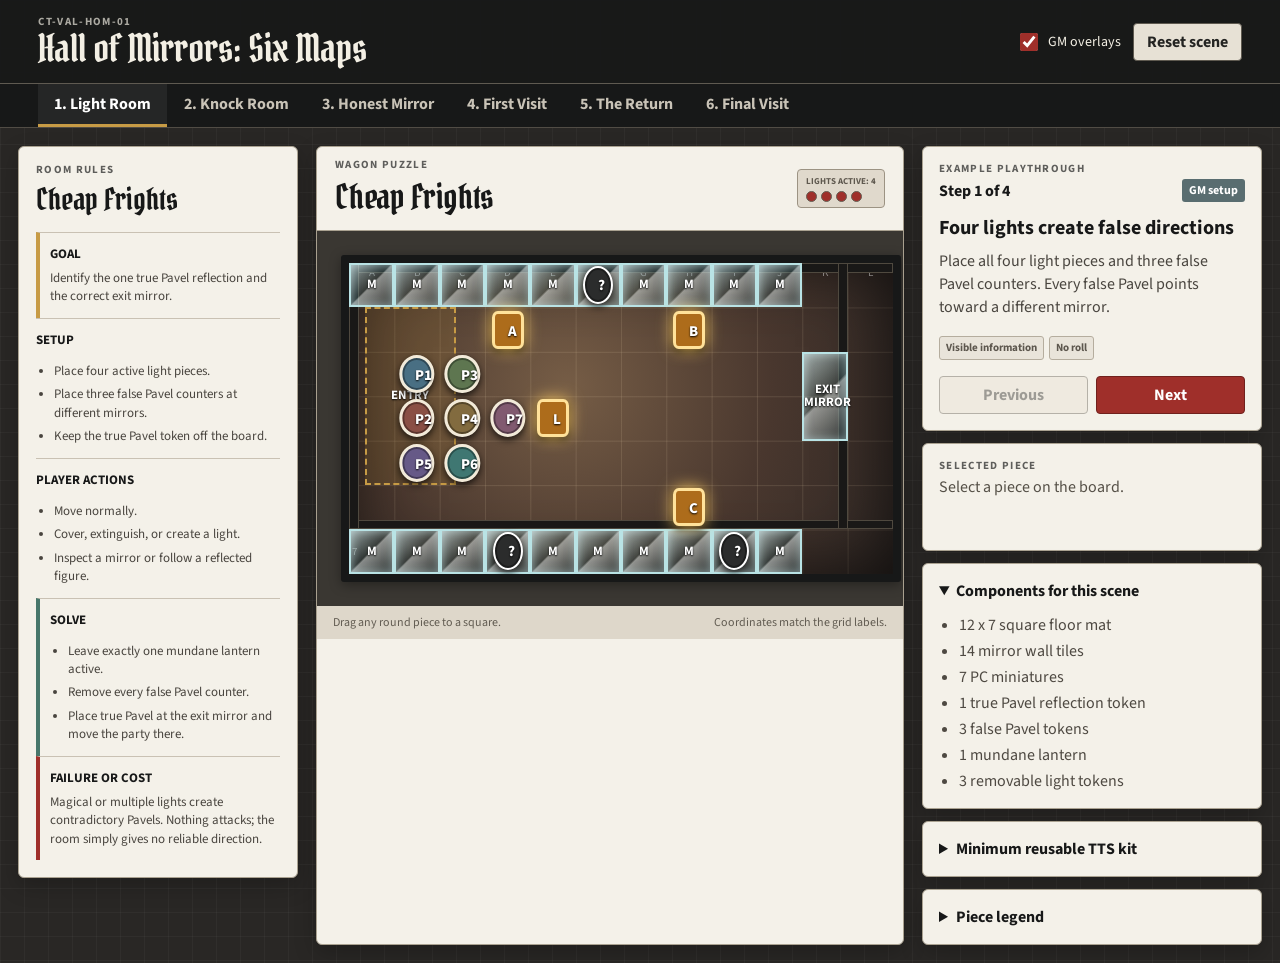
==== hall-of-mirrors-six-maps/index.html @ 2ed3f500 "Publish six Hall of Mirrors map layouts" ====
<!doctype html>
<html lang="en">
<head>
  <meta charset="utf-8">
  <meta name="viewport" content="width=device-width, initial-scale=1">
  <title>Hall of Mirrors: Six Map Layouts</title>
  <link rel="stylesheet" href="styles.css">
</head>
<body>
  <header class="topbar">
    <div>
      <p class="eyebrow">CT-VAL-HOM-01</p>
      <h1>Hall of Mirrors: Six Maps</h1>
    </div>
    <div class="top-actions">
      <label class="switch"><input id="gmOverlay" type="checkbox" checked><span>GM overlays</span></label>
      <button id="resetScene" type="button">Reset scene</button>
    </div>
  </header>

  <nav id="sceneTabs" class="scene-tabs" aria-label="Puzzle scenes"></nav>

  <main class="workspace">
    <aside class="rules-panel" aria-label="Rules for current room">
      <p class="eyebrow">Room rules</p>
      <h2 id="rulesTitle">Rules</h2>
      <section class="rule-block goal-block">
        <h3>Goal</h3>
        <p id="ruleGoal"></p>
      </section>
      <section class="rule-block">
        <h3>Setup</h3>
        <ul id="ruleSetup"></ul>
      </section>
      <section class="rule-block">
        <h3>Player actions</h3>
        <ul id="ruleActions"></ul>
      </section>
      <section class="rule-block solve-block">
        <h3>Solve</h3>
        <ul id="ruleSolve"></ul>
      </section>
      <section class="rule-block cost-block">
        <h3>Failure or cost</h3>
        <p id="ruleFailure"></p>
      </section>
    </aside>

    <section class="table-panel" aria-label="Tabletop board">
      <div class="board-header">
        <div>
          <p id="sceneKind" class="eyebrow"></p>
          <h2 id="sceneTitle"></h2>
        </div>
        <div id="sceneCounters" class="counter-rack"></div>
      </div>
      <div id="boardFrame" class="board-frame">
        <div id="board" class="board" aria-label="Square grid board"></div>
      </div>
      <div class="board-footer">
        <span>Drag any round piece to a square.</span>
        <span>Coordinates match the grid labels.</span>
      </div>
    </section>

    <aside class="control-panel">
      <section class="playthrough-panel">
        <p class="eyebrow">Example playthrough</p>
        <div class="step-heading">
          <strong id="stepNumber"></strong>
          <span id="stepActor" class="actor-chip"></span>
        </div>
        <h3 id="stepTitle"></h3>
        <p id="stepInstruction"></p>
        <div id="mechanicTags" class="mechanic-tags"></div>
        <div class="step-controls">
          <button id="previousStep" type="button">Previous</button>
          <button id="nextStep" class="primary" type="button">Next</button>
        </div>
      </section>

      <section class="piece-panel">
        <p class="eyebrow">Selected piece</p>
        <div id="pieceInspector" class="piece-inspector">Select a piece on the board.</div>
      </section>

      <details class="manifest-panel" open>
        <summary>Components for this scene</summary>
        <ul id="componentManifest"></ul>
      </details>

      <details class="kit-panel">
        <summary>Minimum reusable TTS kit</summary>
        <ul>
          <li>1 reversible board: 12 x 7 wagon / 14 x 10 Gloamglass</li>
          <li>20 mirror tiles: 1 x 1 square</li>
          <li>1 answering mirror/portal: 2 x 4 squares</li>
          <li>Monoliths: one 2 x 5 and two 3 x 5 tiles</li>
          <li>7 PC minis on 0.8-square round bases</li>
          <li>Pavel and Unreflected on 0.8-square bases</li>
          <li>Lantern Wraith on a 1-square round base</li>
          <li>4 light pieces, including one mundane lantern</li>
          <li>3 fear flames: red, blue, and white</li>
          <li>4 knock counters</li>
          <li>21 Fear Bruise counters in an infinite bag</li>
          <li>1 four-step clock and 1 round marker</li>
          <li>1 each: Warning, Bond, Empty Place, Victory, Boundary, Truth</li>
        </ul>
      </details>

      <details class="legend-panel">
        <summary>Piece legend</summary>
        <div class="legend-grid">
          <span><i class="legend-dot pc"></i>PC miniature</span>
          <span><i class="legend-dot npc"></i>NPC miniature</span>
          <span><i class="legend-dot enemy"></i>Enemy miniature</span>
          <span><i class="legend-dot object"></i>Object token</span>
          <span><i class="legend-square mirror"></i>Mirror tile</span>
          <span><i class="legend-square zone"></i>Objective zone</span>
        </div>
      </details>
    </aside>
  </main>

  <script src="app.js"></script>
</body>
</html>
---- hall-of-mirrors-six-maps/styles.css ----
@import url('https://fonts.googleapis.com/css2?family=Pirata+One&family=Source+Sans+3:wght@400;600;700&display=swap');

:root {
  --ink: #171818;
  --paper: #e8e4d8;
  --paper-dark: #d5cdbd;
  --panel: #f4f1e9;
  --line: #777063;
  --red: #9f2f2a;
  --cyan: #4e9da3;
  --gold: #c79b45;
  --black-glass: #1a2426;
  --cell: rgba(218, 226, 220, 0.13);
  font-family: "Source Sans 3", sans-serif;
  color: var(--ink);
  background: #292725;
}

* { box-sizing: border-box; }

body {
  margin: 0;
  min-height: 100vh;
  background:
    linear-gradient(rgba(255,255,255,.03) 1px, transparent 1px),
    linear-gradient(90deg, rgba(255,255,255,.03) 1px, transparent 1px),
    #292725;
  background-size: 24px 24px;
}

button, input { font: inherit; }

button {
  min-height: 38px;
  border: 1px solid #5e594f;
  border-radius: 4px;
  padding: 7px 13px;
  color: #242422;
  background: #e7e1d5;
  cursor: pointer;
  font-weight: 700;
}

button:hover { background: #fffaf0; }
button:disabled { cursor: default; opacity: .42; }
button.primary { color: white; background: var(--red); border-color: #70211d; }
button.primary:hover { background: #b33d36; }

.topbar {
  min-height: 84px;
  display: flex;
  align-items: center;
  justify-content: space-between;
  gap: 24px;
  padding: 14px clamp(18px, 3vw, 42px);
  color: #f3efe4;
  border-bottom: 1px solid #5f5a51;
  background: rgba(23, 24, 24, .96);
}

h1, h2, h3, p { margin-top: 0; }
h1, h2 { font-family: "Pirata One", Georgia, serif; font-weight: 400; letter-spacing: 0; }
h1 { margin-bottom: 0; font-size: 38px; line-height: .9; }
h2 { margin-bottom: 0; font-size: 34px; }
h3 { margin-bottom: 8px; font-size: 20px; }

.eyebrow {
  margin-bottom: 5px;
  font-size: 11px;
  line-height: 1;
  font-weight: 700;
  letter-spacing: .12em;
  text-transform: uppercase;
  opacity: .68;
}

.top-actions { display: flex; align-items: center; gap: 12px; }
.switch { display: flex; align-items: center; gap: 7px; font-size: 14px; }
.switch input { width: 18px; height: 18px; accent-color: var(--red); }

.scene-tabs {
  display: flex;
  gap: 1px;
  padding: 0 clamp(18px, 3vw, 42px);
  overflow-x: auto;
  background: #171818;
  border-bottom: 1px solid #514c45;
}

.scene-tab {
  flex: 0 0 auto;
  min-height: 43px;
  color: #c9c3b7;
  background: transparent;
  border: 0;
  border-bottom: 3px solid transparent;
  border-radius: 0;
  padding-inline: 16px;
}

.scene-tab:hover { color: white; background: #272828; }
.scene-tab.active { color: white; border-bottom-color: var(--gold); background: #252626; }

.workspace {
  display: grid;
  grid-template-columns: 280px minmax(560px, 1fr) 340px;
  gap: 18px;
  max-width: 1780px;
  margin: 0 auto;
  padding: 18px;
}

.table-panel, .rules-panel, .control-panel > section, .control-panel > details {
  border: 1px solid #aaa291;
  border-radius: 6px;
  background: var(--panel);
  box-shadow: 0 8px 22px rgba(0,0,0,.22);
}

.rules-panel {
  position: sticky;
  top: 18px;
  align-self: start;
  max-height: calc(100vh - 36px);
  overflow-y: auto;
  padding: 17px;
}

.rules-panel > h2 { margin-bottom: 14px; font-size: 30px; }
.rule-block { padding: 12px 0; border-top: 1px solid #c9c1b3; }
.rule-block h3 { margin-bottom: 6px; font-size: 13px; text-transform: uppercase; }
.rule-block p, .rule-block ul { margin-bottom: 0; color: #49453f; font-size: 13px; line-height: 1.42; }
.rule-block ul { padding-left: 18px; }
.rule-block li + li { margin-top: 5px; }
.goal-block { border-left: 4px solid var(--gold); padding-left: 10px; }
.solve-block { border-left: 4px solid #47766a; padding-left: 10px; }
.cost-block { border-left: 4px solid var(--red); padding-left: 10px; }

.table-panel { overflow: hidden; }
.board-header { min-height: 76px; display: flex; align-items: center; justify-content: space-between; gap: 16px; padding: 12px 18px; border-bottom: 1px solid #aaa291; }
.board-frame { padding: 24px; background: #3a3732; overflow: auto; }

.board {
  --cols: 12;
  --rows: 8;
  position: relative;
  width: 100%;
  min-width: 560px;
  aspect-ratio: var(--cols) / var(--rows);
  overflow: hidden;
  border: 8px solid #171818;
  border-radius: 3px;
  background:
    linear-gradient(var(--cell) 1px, transparent 1px),
    linear-gradient(90deg, var(--cell) 1px, transparent 1px),
    radial-gradient(circle at 50% 40%, #385155 0, #233538 52%, #152326 100%);
  background-size: calc(100% / var(--cols)) calc(100% / var(--rows)), calc(100% / var(--cols)) calc(100% / var(--rows)), auto;
  box-shadow: inset 0 0 70px rgba(0,0,0,.66), 0 3px 12px rgba(0,0,0,.35);
  touch-action: none;
}

.board.wagon { background-color: #493c32; background-image: linear-gradient(rgba(245,221,184,.13) 1px, transparent 1px), linear-gradient(90deg, rgba(245,221,184,.13) 1px, transparent 1px), radial-gradient(circle at 40% 40%, #765d46 0, #49372e 55%, #2e2724 100%); }
.board.gloam { background-color: #203033; }
.board.cathedral { background-image: linear-gradient(rgba(184,221,221,.12) 1px, transparent 1px), linear-gradient(90deg, rgba(184,221,221,.12) 1px, transparent 1px), radial-gradient(ellipse at 50% 45%, #384e50 0, #1b2a2c 58%, #11191a 100%); }

.coord {
  position: absolute;
  z-index: 2;
  color: rgba(255,255,255,.46);
  font-size: clamp(8px, 1vw, 11px);
  pointer-events: none;
}
.coord.col { top: 2px; transform: translateX(-50%); }
.coord.row { left: 3px; transform: translateY(-50%); }

.feature {
  position: absolute;
  z-index: 3;
  left: calc((var(--x) - 1) * 100% / var(--cols));
  top: calc((var(--y) - 1) * 100% / var(--rows));
  width: calc(var(--w) * 100% / var(--cols));
  height: calc(var(--h) * 100% / var(--rows));
  display: grid;
  place-items: center;
  border: 2px solid rgba(255,255,255,.5);
  color: white;
  text-align: center;
  font-size: clamp(9px, 1vw, 13px);
  font-weight: 700;
  line-height: 1.05;
  text-shadow: 0 1px 2px black;
  pointer-events: none;
}

.feature.wall { border: 0; background: #191817; box-shadow: inset 0 0 0 1px #4f493f; }
.feature.mirror { border-color: #b9e3e5; background: linear-gradient(135deg, rgba(220,247,248,.62), rgba(77,130,135,.25) 48%, rgba(232,248,248,.5) 51%, rgba(41,74,78,.35)); box-shadow: inset 0 0 10px rgba(219,252,255,.5); }
.feature.reflectionBand { place-items: start; padding: 3px 6px; border-color: #72a9ad; background: repeating-linear-gradient(135deg, rgba(132,190,195,.24) 0 8px, rgba(18,42,45,.34) 8px 16px); color: #d9f1f2; font-size: 9px; }
.feature.realBand { place-items: end start; padding: 3px 6px; border-style: dashed; border-color: var(--gold); background: rgba(193,145,57,.08); color: #ead8a8; font-size: 9px; }
.feature.rune { place-items: start end; padding: 3px 5px; border: 3px solid var(--gold); border-radius: 50%; color: #fff1bd; background: rgba(199,155,69,.18); font-size: 12px; box-shadow: inset 0 0 12px rgba(255,213,126,.35); }
.feature.knock-mirror { place-items: start center; padding-top: 5px; }
.feature.portal { border-color: #92d8dc; background: repeating-radial-gradient(ellipse, rgba(116,205,210,.5) 0 5%, rgba(12,30,33,.7) 8% 15%); }
.feature.zone { border-style: dashed; border-color: var(--gold); background: rgba(193,145,57,.15); }
.feature.monolith { border: 3px solid #90bec1; background: linear-gradient(135deg, #172224, #4d7074 50%, #101718 53%, #38585c); box-shadow: 0 0 18px rgba(110,214,220,.35); }
.feature.path { border: 0; border-radius: 50%; background: rgba(201,186,146,.2); }
.feature.anchor { border-color: #a8dadd; background: rgba(108,164,168,.2); }
.feature.hidden { opacity: 0; }
body:not(.show-gm) .feature.gm-only { opacity: 0; }

.piece {
  --size: .78;
  position: absolute;
  z-index: 10;
  left: calc((var(--x) - .5) * 100% / var(--cols));
  top: calc((var(--y) - .5) * 100% / var(--rows));
  width: calc(var(--size) * 100% / var(--cols));
  aspect-ratio: 1;
  transform: translate(-50%, -50%);
  display: grid;
  place-items: center;
  border: 3px solid #f2ead9;
  border-radius: 50%;
  color: white;
  background: #3f4f52;
  box-shadow: 0 3px 7px rgba(0,0,0,.7), inset 0 0 0 2px rgba(0,0,0,.35);
  cursor: grab;
  user-select: none;
}
.piece:active { cursor: grabbing; }
.piece.selected { outline: 3px solid var(--gold); outline-offset: 3px; z-index: 20; }
.piece.pc { background: var(--pc-color, #556b78); }
.piece.reflection { --size: .7; border-color: #c7f1f3; border-style: double; background: var(--reflection-color, #556b78); opacity: .72; filter: saturate(.55); box-shadow: 0 0 12px rgba(170,238,241,.72), inset 0 0 0 3px rgba(209,247,249,.22); }
.piece.npc { border-color: #efd783; background: #536b4d; }
.piece.enemy { --size: .94; border-color: #df6a62; background: #642b2c; }
.piece.object { --size: .66; border-radius: 18%; border-color: #e9d08b; background: #695632; }
.piece.counter { --size: .5; border-width: 2px; border-color: white; background: #2b2c2c; }
.piece.light { --size: .58; border-radius: 18%; border-color: #ffe29a; background: #ad6c1b; box-shadow: 0 0 16px #ffcc64, 0 3px 7px black; }
.piece.inactive { filter: grayscale(1); opacity: .35; box-shadow: 0 3px 7px rgba(0,0,0,.5); }
.piece.freed { box-shadow: 0 0 22px 8px var(--glow, #fff), 0 3px 7px black; }
.piece.restored { opacity: .42; transform: translate(-50%, -50%) scale(.76); }
.piece img { width: 100%; height: 100%; object-fit: cover; border-radius: inherit; pointer-events: none; }
.piece .initials { font-weight: 800; font-size: clamp(9px, 1.2vw, 15px); text-shadow: 0 1px 2px black; pointer-events: none; }
.piece .piece-label { position: absolute; top: calc(100% + 3px); left: 50%; transform: translateX(-50%); display: none; width: max-content; max-width: 120px; padding: 1px 4px; border-radius: 2px; color: white; background: rgba(12,13,13,.88); font-size: clamp(8px, .9vw, 11px); line-height: 1.15; text-align: center; pointer-events: none; }
.piece:hover .piece-label, .piece:focus-visible .piece-label, .piece.selected .piece-label { display: block; }
.piece.dragging { z-index: 100; transition: none; }

.counter-rack { display: flex; flex-wrap: wrap; justify-content: flex-end; gap: 7px; }
.tracker { min-width: 78px; padding: 5px 8px; border: 1px solid #9c9383; border-radius: 4px; background: #e0d9cc; }
.tracker-label { display: block; color: #5f594f; font-size: 9px; font-weight: 700; text-transform: uppercase; }
.tracker-pips { display: flex; gap: 4px; margin-top: 3px; }
.tracker-pips i { display: block; width: 11px; height: 11px; border: 1px solid #655e53; border-radius: 50%; background: transparent; }
.tracker-pips i.on { background: var(--red); }
.tracker.flames .tracker-pips i.on { background: var(--gold); }
.board-footer { display: flex; justify-content: space-between; gap: 18px; padding: 8px 16px; color: #625c52; font-size: 12px; background: #ded7ca; }

.control-panel { display: flex; flex-direction: column; gap: 12px; }
.control-panel > section, .control-panel > details { padding: 16px; }
.playthrough-panel { min-height: 278px; }
.step-heading { display: flex; justify-content: space-between; align-items: center; gap: 12px; margin-bottom: 12px; }
.actor-chip { padding: 3px 7px; border-radius: 3px; color: white; background: #596d70; font-size: 12px; font-weight: 700; }
#stepInstruction { min-height: 66px; color: #49453f; line-height: 1.45; }
.mechanic-tags { display: flex; flex-wrap: wrap; gap: 5px; min-height: 24px; }
.mechanic-tags span { padding: 3px 6px; border: 1px solid #b5ad9e; border-radius: 3px; color: #5d574e; background: #e9e4da; font-size: 11px; font-weight: 700; }
.step-controls { display: grid; grid-template-columns: 1fr 1fr; gap: 8px; margin-top: 16px; }
.piece-inspector { min-height: 58px; color: #555047; }
.inspector-title { display: flex; align-items: center; justify-content: space-between; gap: 8px; margin-bottom: 5px; }
.coordinate-badge { padding: 2px 6px; color: white; background: #565c5d; border-radius: 3px; font-size: 11px; font-weight: 700; }
details summary { cursor: pointer; font-weight: 700; }
details ul { margin: 12px 0 0; padding-left: 20px; color: #4e4942; }
details li + li { margin-top: 4px; }
.legend-grid { display: grid; grid-template-columns: 1fr 1fr; gap: 9px; margin-top: 13px; font-size: 12px; }
.legend-dot, .legend-square { display: inline-block; width: 13px; height: 13px; margin-right: 5px; vertical-align: -2px; border: 2px solid #eee; box-shadow: 0 0 0 1px #555; }
.legend-dot { border-radius: 50%; }
.legend-dot.pc { background: #52758b; }
.legend-dot.npc { background: #667952; }
.legend-dot.enemy { background: #842f30; }
.legend-dot.object { border-radius: 2px; background: #7d6634; }
.legend-square.mirror { background: #7bb3b7; }
.legend-square.zone { border-style: dashed; border-color: #a67c2f; background: #eee1bd; }

@media (max-width: 1180px) {
  .workspace { grid-template-columns: 1fr; }
  .rules-panel { position: static; max-height: none; }
  .rules-panel { display: grid; grid-template-columns: repeat(2, minmax(0, 1fr)); gap: 0 20px; }
  .rules-panel > .eyebrow, .rules-panel > h2 { grid-column: 1 / -1; }
  .control-panel { display: grid; grid-template-columns: 1fr 1fr; align-items: start; }
}

@media (max-width: 680px) {
  .topbar { align-items: flex-start; }
  .top-actions { flex-direction: column; align-items: flex-end; }
  .workspace { padding: 8px; }
  .board-frame { padding: 8px; }
  .rules-panel { display: block; }
  .control-panel { display: flex; }
  .board-footer { flex-direction: column; gap: 2px; }
}
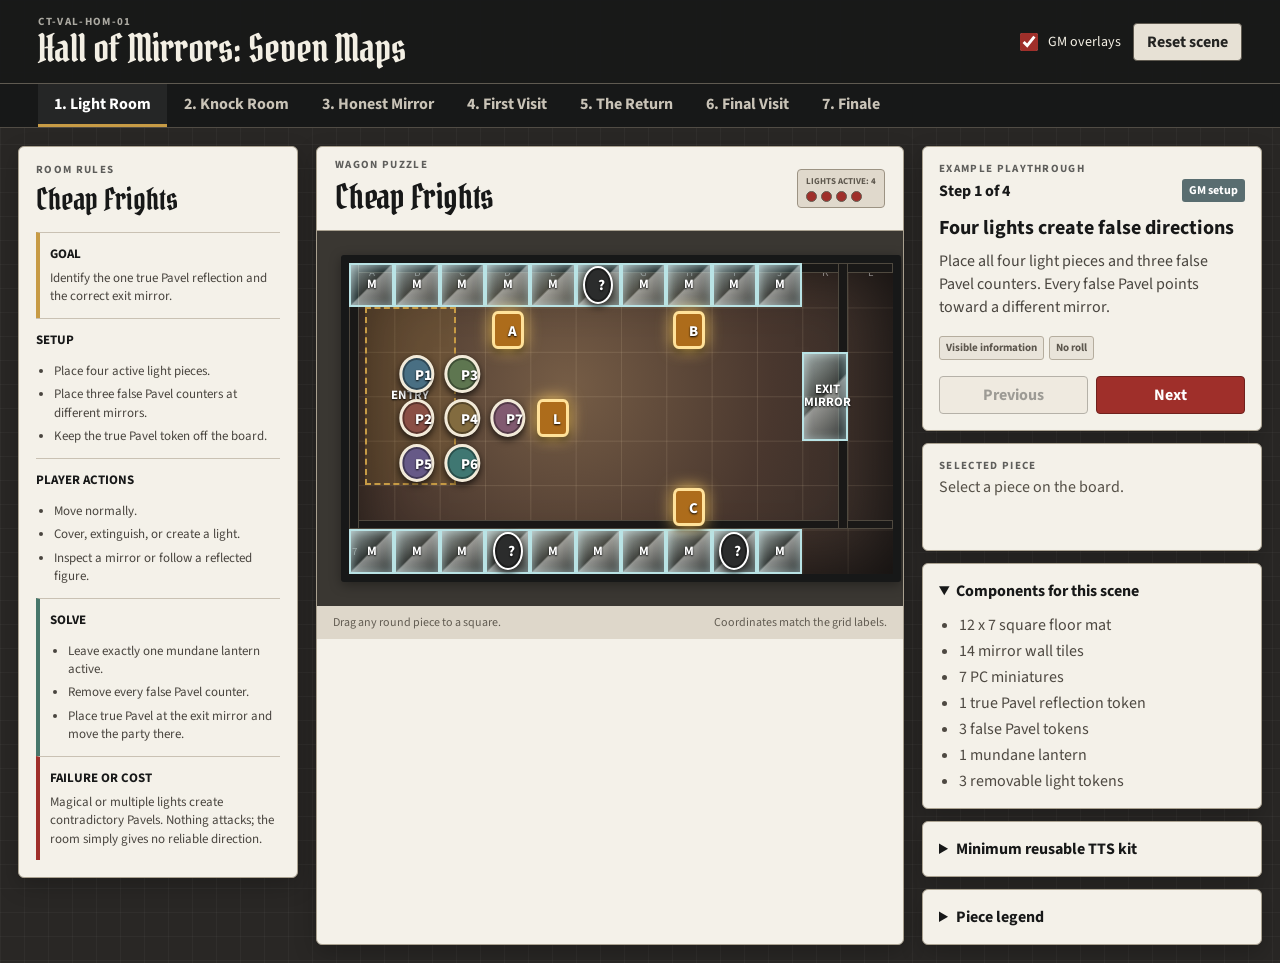
==== commit 10e99ef4: "Restore seventh map and add visual references" ====
--- a/hall-of-mirrors-six-maps/index.html
+++ b/hall-of-mirrors-six-maps/index.html
@@ -3,14 +3,14 @@
 <head>
   <meta charset="utf-8">
   <meta name="viewport" content="width=device-width, initial-scale=1">
-  <title>Hall of Mirrors: Six Map Layouts</title>
+  <title>Hall of Mirrors: Seven Map Layouts</title>
   <link rel="stylesheet" href="styles.css">
 </head>
 <body>
   <header class="topbar">
     <div>
       <p class="eyebrow">CT-VAL-HOM-01</p>
-      <h1>Hall of Mirrors: Six Maps</h1>
+      <h1>Hall of Mirrors: Seven Maps</h1>
     </div>
     <div class="top-actions">
       <label class="switch"><input id="gmOverlay" type="checkbox" checked><span>GM overlays</span></label>
@@ -84,6 +84,11 @@
         <div id="pieceInspector" class="piece-inspector">Select a piece on the board.</div>
       </section>
 
+      <details id="referencePanel" class="reference-panel" open hidden>
+        <summary>Visual references</summary>
+        <div id="referenceGallery" class="reference-gallery"></div>
+      </details>
+
       <details class="manifest-panel" open>
         <summary>Components for this scene</summary>
         <ul id="componentManifest"></ul>
--- a/hall-of-mirrors-six-maps/styles.css
+++ b/hall-of-mirrors-six-maps/styles.css
@@ -264,6 +264,11 @@
 .piece-inspector { min-height: 58px; color: #555047; }
 .inspector-title { display: flex; align-items: center; justify-content: space-between; gap: 8px; margin-bottom: 5px; }
 .coordinate-badge { padding: 2px 6px; color: white; background: #565c5d; border-radius: 3px; font-size: 11px; font-weight: 700; }
+.reference-gallery { display: grid; grid-template-columns: repeat(2, minmax(0, 1fr)); gap: 9px; margin-top: 13px; }
+.reference-card { overflow: hidden; border: 1px solid #aaa291; border-radius: 4px; color: #302d29; background: #ded7ca; text-decoration: none; }
+.reference-card img { display: block; width: 100%; aspect-ratio: 4 / 3; object-fit: cover; background: #242827; }
+.reference-card span { display: block; padding: 7px; font-size: 11px; font-weight: 700; line-height: 1.2; }
+.reference-card:hover { border-color: var(--gold); background: #eee7da; }
 details summary { cursor: pointer; font-weight: 700; }
 details ul { margin: 12px 0 0; padding-left: 20px; color: #4e4942; }
 details li + li { margin-top: 4px; }
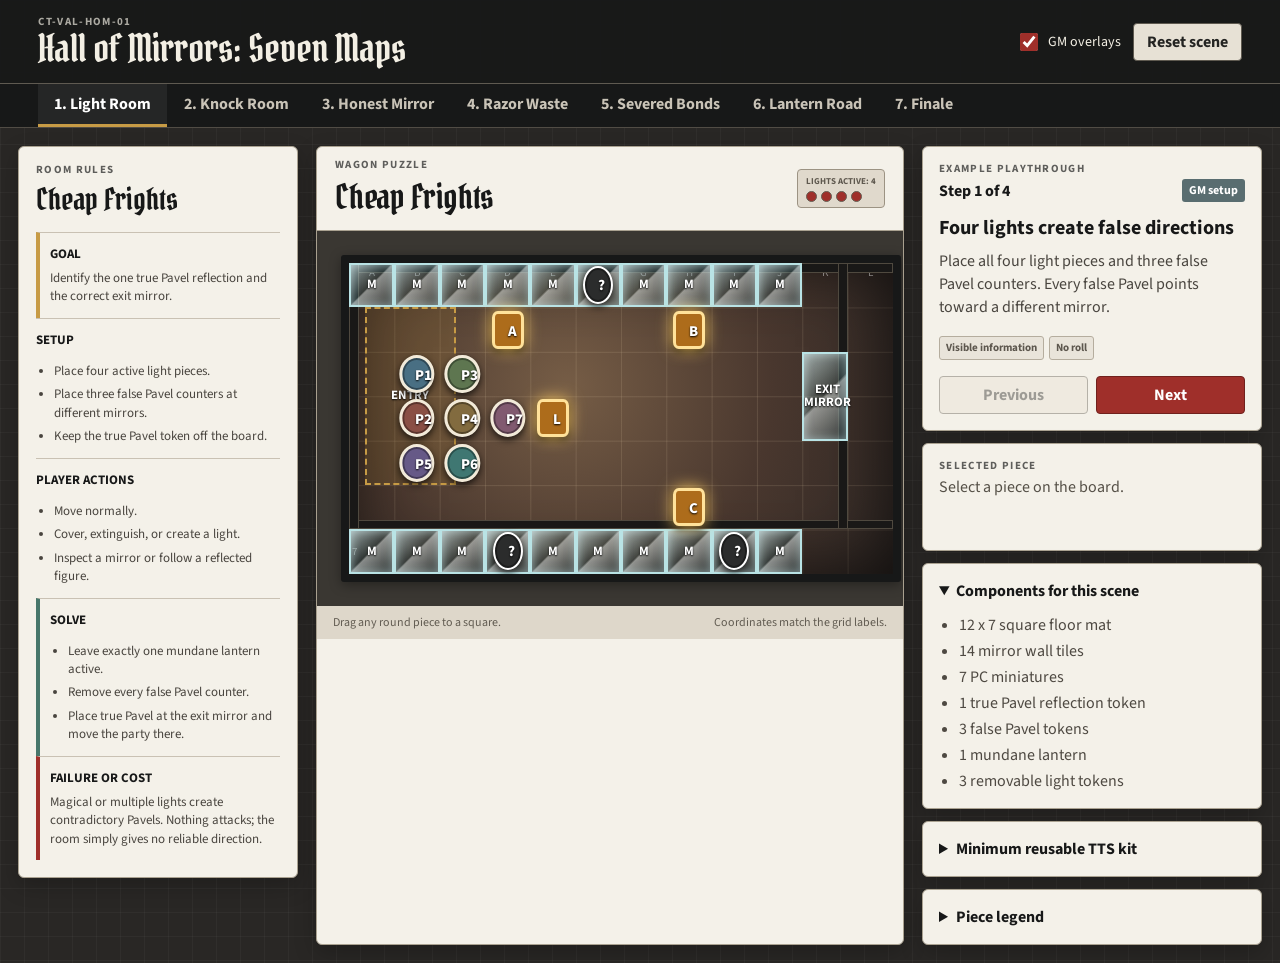
==== commit 68b17b8e: "Rebuild Gloamglass encounters" ====
--- a/hall-of-mirrors-six-maps/index.html
+++ b/hall-of-mirrors-six-maps/index.html
@@ -97,19 +97,21 @@
       <details class="kit-panel">
         <summary>Minimum reusable TTS kit</summary>
         <ul>
-          <li>1 reversible board: 12 x 7 wagon / 14 x 10 Gloamglass</li>
-          <li>20 mirror tiles: 1 x 1 square</li>
+          <li>1 reversible board: 12 x 7 wagon / 14 x 10 black-glass grid</li>
+          <li>20 mirror tiles, including 6 freestanding terminal mirrors</li>
           <li>1 answering mirror/portal: 2 x 4 squares</li>
-          <li>Monoliths: one 2 x 5 and two 3 x 5 tiles</li>
           <li>7 PC minis on 0.8-square round bases</li>
-          <li>Pavel and Unreflected on 0.8-square bases</li>
+          <li>Pavel, Ilona reflection shard, and Unreflected pieces</li>
           <li>Lantern Wraith on a 1-square round base</li>
+          <li>3 Fearless minis with Pain, Loss, and Conscience state cards</li>
           <li>4 light pieces, including one mundane lantern</li>
-          <li>3 fear flames: red, blue, and white</li>
+          <li>1 fear extractor with three removable shutters</li>
+          <li>21 owner-marked fear pieces: 7 each red, blue, and white</li>
+          <li>1 fissure strip, 2 hazard fields, and 6 footprint markers</li>
+          <li>4 mirror islands, 3 cracked bridges, and 4 captive mirrors</li>
+          <li>3 reversible Lantern Road choice stations and 3 victim pieces</li>
           <li>4 knock counters</li>
-          <li>21 Fear Bruise counters in an infinite bag</li>
-          <li>1 four-step clock and 1 round marker</li>
-          <li>1 each: Warning, Bond, Empty Place, Victory, Boundary, Truth</li>
+          <li>1 four-step Unreflected clock, 3 Open Door counters, 3 Pursuit Delay counters, and 1 round marker</li>
         </ul>
       </details>
 
--- a/hall-of-mirrors-six-maps/styles.css
+++ b/hall-of-mirrors-six-maps/styles.css
@@ -203,6 +203,12 @@
 .feature.monolith { border: 3px solid #90bec1; background: linear-gradient(135deg, #172224, #4d7074 50%, #101718 53%, #38585c); box-shadow: 0 0 18px rgba(110,214,220,.35); }
 .feature.path { border: 0; border-radius: 50%; background: rgba(201,186,146,.2); }
 .feature.anchor { border-color: #a8dadd; background: rgba(108,164,168,.2); }
+.feature.void { z-index: 1; border: 0; color: rgba(205,235,237,.34); background: repeating-radial-gradient(ellipse at center, #0a1112 0 7%, #162528 8% 12%, #080d0e 13% 19%); }
+.feature.hazard { border-color: #d65b4f; background: repeating-linear-gradient(135deg, rgba(213,64,49,.48) 0 8px, rgba(51,17,17,.65) 8px 16px); box-shadow: inset 0 0 20px rgba(255,94,59,.45); }
+.feature.island { border-color: #8dbfc1; background: linear-gradient(145deg, rgba(106,156,158,.44), rgba(20,34,36,.92) 52%, rgba(90,132,135,.34)); box-shadow: inset 0 0 16px rgba(183,235,237,.2); }
+.feature.bridge { border-color: #d3e5df; border-style: dashed; background: repeating-linear-gradient(90deg, rgba(197,226,222,.4) 0 18%, rgba(20,34,36,.88) 18% 26%); }
+.feature.road { border-color: #a7d1d3; background: linear-gradient(90deg, rgba(75,114,117,.28), rgba(199,225,223,.19), rgba(75,114,117,.28)); }
+.feature.choice { border-color: #d2a850; border-style: dashed; background: linear-gradient(180deg, rgba(26,44,46,.76), rgba(128,59,47,.34)); box-shadow: inset 0 0 0 3px rgba(10,17,18,.45); }
 .feature.hidden { opacity: 0; }
 body:not(.show-gm) .feature.gm-only { opacity: 0; }
 
@@ -237,6 +243,8 @@
 .piece.inactive { filter: grayscale(1); opacity: .35; box-shadow: 0 3px 7px rgba(0,0,0,.5); }
 .piece.freed { box-shadow: 0 0 22px 8px var(--glow, #fff), 0 3px 7px black; }
 .piece.restored { opacity: .42; transform: translate(-50%, -50%) scale(.76); }
+.piece.fed-loss { border-color: #6bb9eb; box-shadow: 0 0 18px rgba(70,155,221,.8), inset 0 0 0 2px rgba(0,0,0,.35); }
+.piece.fed-conscience { border-color: #fff8db; box-shadow: 0 0 18px rgba(255,248,219,.75), inset 0 0 0 2px rgba(0,0,0,.35); }
 .piece img { width: 100%; height: 100%; object-fit: cover; border-radius: inherit; pointer-events: none; }
 .piece .initials { font-weight: 800; font-size: clamp(9px, 1.2vw, 15px); text-shadow: 0 1px 2px black; pointer-events: none; }
 .piece .piece-label { position: absolute; top: calc(100% + 3px); left: 50%; transform: translateX(-50%); display: none; width: max-content; max-width: 120px; padding: 1px 4px; border-radius: 2px; color: white; background: rgba(12,13,13,.88); font-size: clamp(8px, .9vw, 11px); line-height: 1.15; text-align: center; pointer-events: none; }
